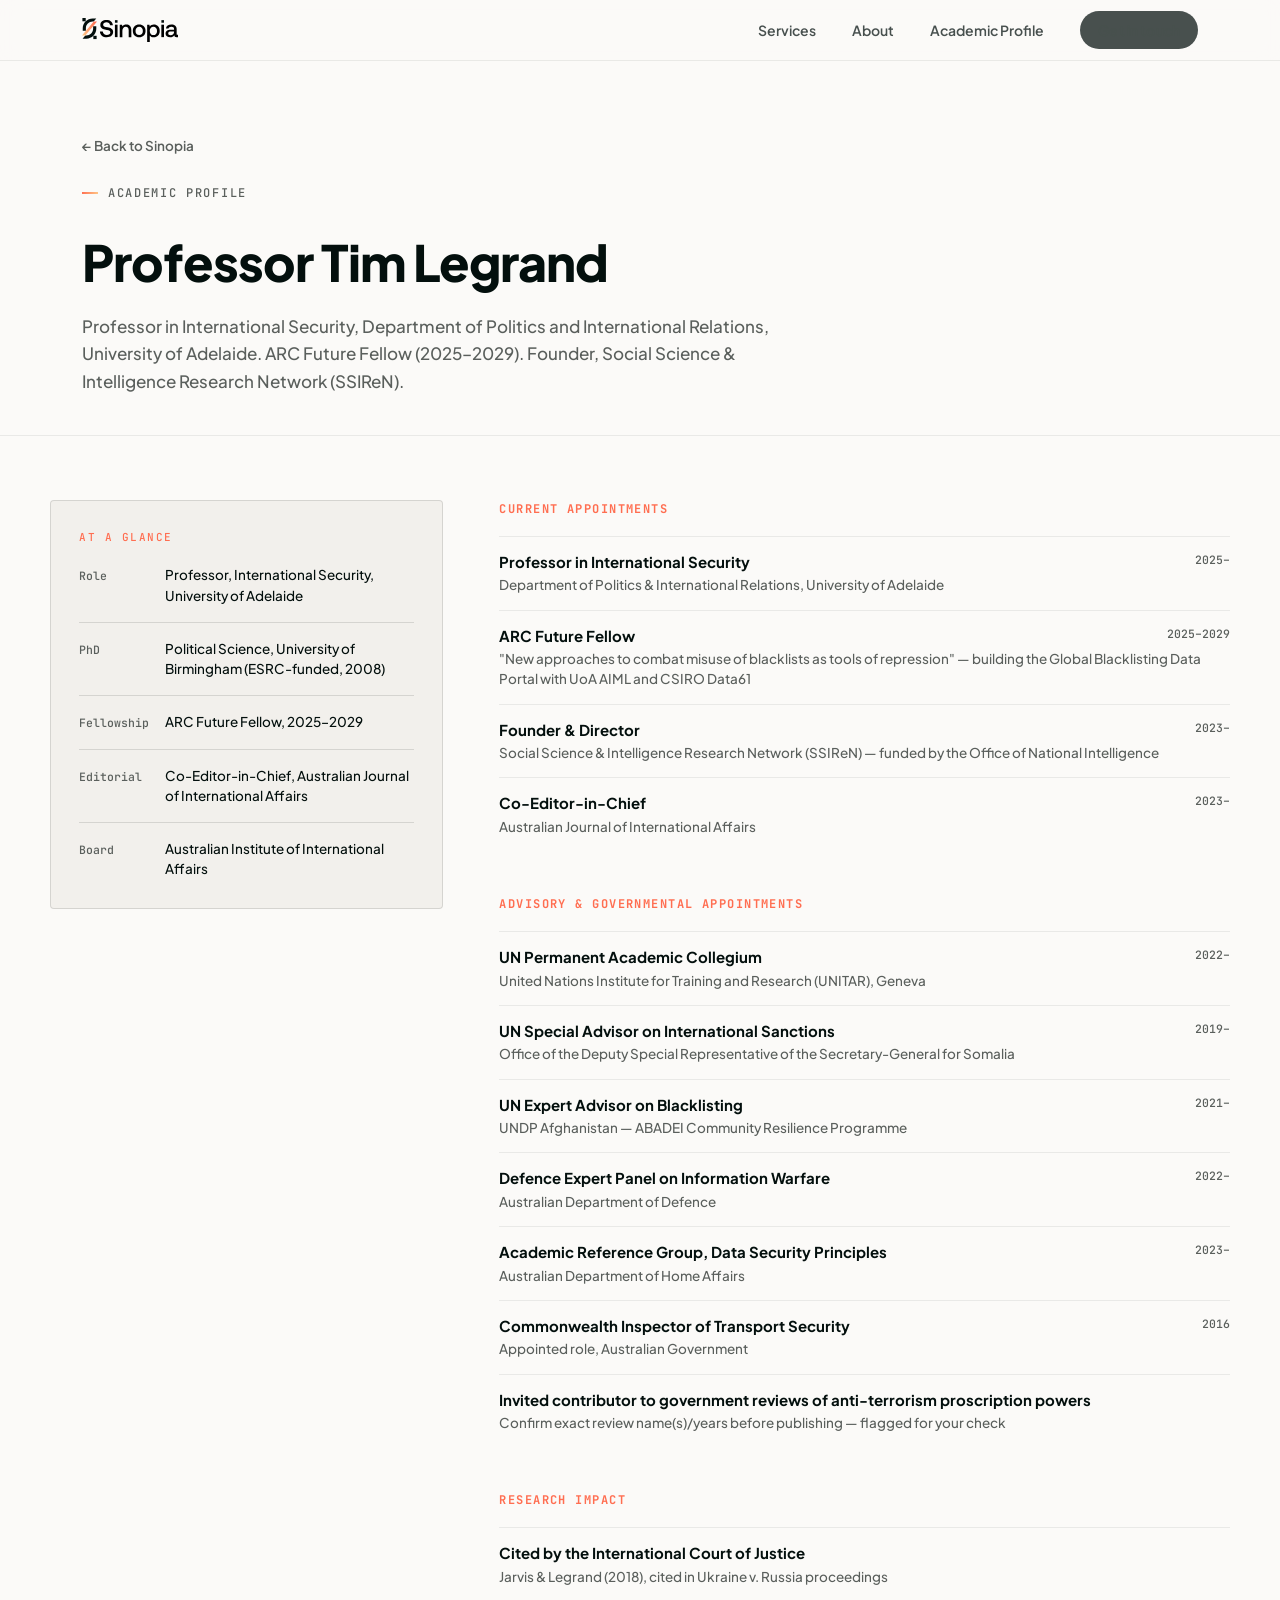
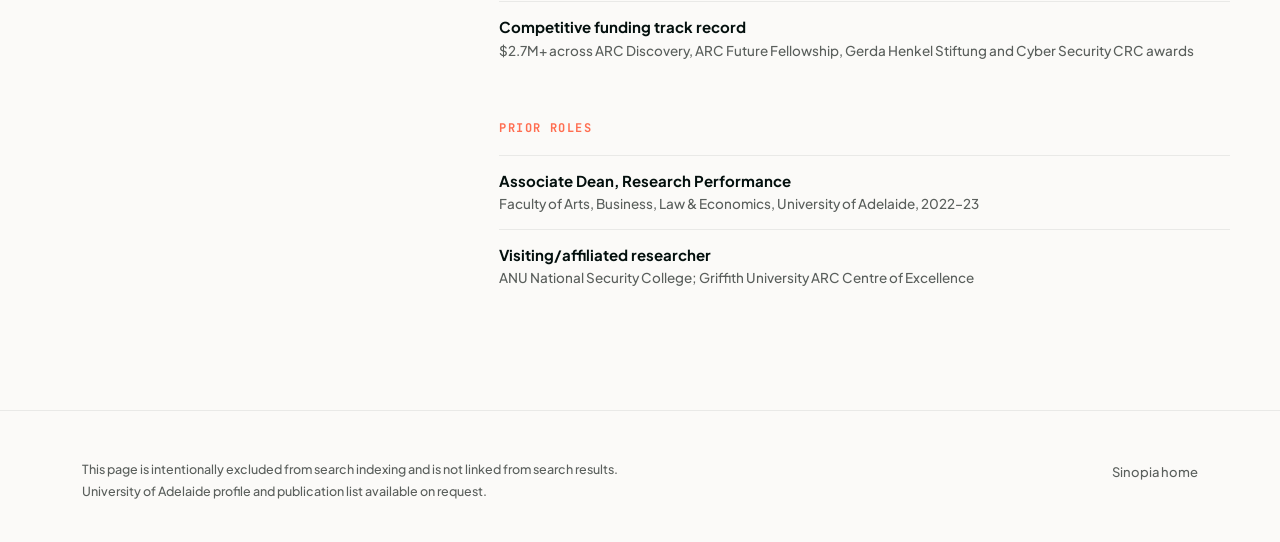
==== academic.html @ 49659afa "Initial site: multi-page Sinopia site with noindexed academic profile" ====
<!doctype html>
<html lang="en">
<head>
<meta charset="utf-8">
<meta name="viewport" content="width=device-width,initial-scale=1">
<meta name="robots" content="noindex, nofollow">
<title>Academic Profile — Sinopia Strategic Advisory</title>
<link rel="stylesheet" href="styles.css">
</head>
<body>

<header class="site-nav">
  <div class="nav-row">
    <a class="brand" href="index.html" aria-label="Sinopia Strategic Advisory">
      <img src="assets/Asset_3.svg" alt="Sinopia">
    </a>
    <nav>
      <ul class="nav-links">
        <li><a href="index.html#services">Services</a></li>
        <li><a href="index.html#about">About</a></li>
        <li><a href="academic.html">Academic Profile</a></li>
        <li><a href="index.html#contact" class="nav-cta">Get in touch</a></li>
      </ul>
    </nav>
  </div>
</header>

<section class="academic-hero">
  <div class="wrap">
    <a href="index.html" class="back-link">&larr; Back to Sinopia</a>
    <div class="eyebrow">Academic profile</div>
    <h1>Professor Tim Legrand</h1>
    <p class="role">Professor in International Security, Department of Politics and International Relations, University of Adelaide. ARC Future Fellow (2025–2029). Founder, Social Science &amp; Intelligence Research Network (SSIReN).</p>
  </div>
</section>

<div class="wrap ac-grid">
  <aside class="ac-side">
    <div class="dossier">
      <span class="dossier-label">At a glance</span>
      <dl>
        <dt>Role</dt><dd>Professor, International Security, University of Adelaide</dd>
        <hr>
        <dt>PhD</dt><dd>Political Science, University of Birmingham (ESRC-funded, 2008)</dd>
        <hr>
        <dt>Fellowship</dt><dd>ARC Future Fellow, 2025–2029</dd>
        <hr>
        <dt>Editorial</dt><dd>Co-Editor-in-Chief, Australian Journal of International Affairs</dd>
        <hr>
        <dt>Board</dt><dd>Australian Institute of International Affairs</dd>
      </dl>
    </div>
  </aside>

  <div>
    <div class="ac-block">
      <h2>Current appointments</h2>
      <div class="ac-item"><span class="yr">2025–</span><div class="role">Professor in International Security</div><div class="org">Department of Politics &amp; International Relations, University of Adelaide</div></div>
      <div class="ac-item"><span class="yr">2025–2029</span><div class="role">ARC Future Fellow</div><div class="org">"New approaches to combat misuse of blacklists as tools of repression" — building the Global Blacklisting Data Portal with UoA AIML and CSIRO Data61</div></div>
      <div class="ac-item"><span class="yr">2023–</span><div class="role">Founder &amp; Director</div><div class="org">Social Science &amp; Intelligence Research Network (SSIReN) — funded by the Office of National Intelligence</div></div>
      <div class="ac-item"><span class="yr">2023–</span><div class="role">Co-Editor-in-Chief</div><div class="org">Australian Journal of International Affairs</div></div>
    </div>

    <div class="ac-block">
      <h2>Advisory &amp; governmental appointments</h2>
      <div class="ac-item"><span class="yr">2022–</span><div class="role">UN Permanent Academic Collegium</div><div class="org">United Nations Institute for Training and Research (UNITAR), Geneva</div></div>
      <div class="ac-item"><span class="yr">2019–</span><div class="role">UN Special Advisor on International Sanctions</div><div class="org">Office of the Deputy Special Representative of the Secretary-General for Somalia</div></div>
      <div class="ac-item"><span class="yr">2021–</span><div class="role">UN Expert Advisor on Blacklisting</div><div class="org">UNDP Afghanistan — ABADEI Community Resilience Programme</div></div>
      <div class="ac-item"><span class="yr">2022–</span><div class="role">Defence Expert Panel on Information Warfare</div><div class="org">Australian Department of Defence</div></div>
      <div class="ac-item"><span class="yr">2023–</span><div class="role">Academic Reference Group, Data Security Principles</div><div class="org">Australian Department of Home Affairs</div></div>
      <div class="ac-item"><span class="yr">2016</span><div class="role">Commonwealth Inspector of Transport Security</div><div class="org">Appointed role, Australian Government</div></div>
      <div class="ac-item"><div class="role">Invited contributor to government reviews of anti-terrorism proscription powers</div><div class="org">Confirm exact review name(s)/years before publishing — flagged for your check</div></div>
    </div>

    <div class="ac-block">
      <h2>Research impact</h2>
      <div class="ac-item"><div class="role">Cited by the International Court of Justice</div><div class="org">Jarvis &amp; Legrand (2018), cited in Ukraine v. Russia proceedings</div></div>
      <div class="ac-item"><div class="role">Competitive funding track record</div><div class="org">$2.7M+ across ARC Discovery, ARC Future Fellowship, Gerda Henkel Stiftung and Cyber Security CRC awards</div></div>
    </div>

    <div class="ac-block">
      <h2>Prior roles</h2>
      <div class="ac-item"><div class="role">Associate Dean, Research Performance</div><div class="org">Faculty of Arts, Business, Law &amp; Economics, University of Adelaide, 2022–23</div></div>
      <div class="ac-item"><div class="role">Visiting/affiliated researcher</div><div class="org">ANU National Security College; Griffith University ARC Centre of Excellence</div></div>
    </div>
  </div>
</div>

<footer>
  <div class="wrap footer-row">
    <div class="footer-meta">
      This page is intentionally excluded from search indexing and is not linked from search results.<br>
      University of Adelaide profile and publication list available on request.
    </div>
    <ul class="footer-links">
      <li><a href="index.html">Sinopia home</a></li>
    </ul>
  </div>
</footer>

</body>
</html>
---- styles.css ----
@import url('https://fonts.googleapis.com/css2?family=Plus+Jakarta+Sans:ital,wght@0,400;0,500;0,600;0,700;0,800;1,500&family=JetBrains+Mono:wght@400;500;600&display=swap');

:root{
  --ink:#030f0d;
  --paper:#fbfaf8;
  --paper-2:#f2f0ec;
  --line: rgba(3,15,13,0.12);
  --line-soft: rgba(3,15,13,0.07);
  --mut:#5a5f5c;
  --navy:#29429B;
  --amber:#FCB247;
  --coral:#FF6E51;
  --peach:#FFC787;
  --grad: linear-gradient(115deg, var(--coral) 0%, var(--peach) 100%);
  --serif: "Plus Jakarta Sans", ui-sans-serif, -apple-system, sans-serif;
  --mono: "JetBrains Mono", ui-monospace, monospace;
  --maxw: 1180px;
}

*{box-sizing:border-box; margin:0; padding:0;}
html{scroll-behavior:smooth;}
body{
  background:var(--paper);
  color:var(--ink);
  font-family:var(--serif);
  font-weight:500;
  line-height:1.5;
  -webkit-font-smoothing:antialiased;
}
img{display:block; max-width:100%;}
a{color:inherit;}
.wrap{max-width:var(--maxw); margin:0 auto; padding:0 32px;}

/* ---------- Nav ---------- */
header.site-nav{
  position:sticky; top:0; z-index:50;
  background:rgba(251,250,248,0.86);
  backdrop-filter:blur(10px);
  border-bottom:1px solid var(--line-soft);
}
.nav-row{
  display:flex; align-items:center; justify-content:space-between;
  padding:18px 32px; max-width:var(--maxw); margin:0 auto;
}
.brand{display:flex; align-items:center; gap:10px; text-decoration:none;}
.brand img{height:24px; width:auto;}
.nav-links{display:flex; align-items:center; gap:36px; list-style:none;}
.nav-links a{
  text-decoration:none; font-size:14px; font-weight:600; color:var(--ink);
  opacity:0.72; transition:opacity .15s;
}
.nav-links a:hover{opacity:1;}
.nav-cta{
  font-size:13px; font-weight:700; padding:10px 18px; border-radius:100px;
  background:var(--ink); color:var(--paper); text-decoration:none;
  letter-spacing:.01em;
}
@media (max-width:760px){
  .nav-links{display:none;}
}

/* ---------- Eyebrow / labels ---------- */
.eyebrow{
  font-family:var(--mono); font-size:12px; letter-spacing:.14em; text-transform:uppercase;
  color:var(--mut); display:flex; align-items:center; gap:10px; margin-bottom:18px;
}
.eyebrow::before{
  content:""; width:16px; height:2px; background:var(--grad); display:inline-block;
}

/* ---------- Hero ---------- */
.hero{
  padding:88px 0 64px;
  position:relative;
  overflow:hidden;
}
.hero-grid{
  display:grid; grid-template-columns:1.15fr 0.85fr; gap:64px; align-items:center;
}
.hero h1{
  font-size:clamp(38px,5.2vw,64px);
  line-height:1.04;
  letter-spacing:-0.02em;
  font-weight:800;
}
.hero h1 .accent{
  background:var(--grad);
  -webkit-background-clip:text; background-clip:text; color:transparent;
}
.hero p.lede{
  margin-top:24px; font-size:18px; line-height:1.6; color:var(--mut); max-width:46ch;
  font-weight:500;
}
.hero-actions{display:flex; gap:14px; margin-top:34px; flex-wrap:wrap;}
.btn{
  display:inline-flex; align-items:center; gap:8px;
  font-size:14px; font-weight:700; text-decoration:none;
  padding:14px 24px; border-radius:100px;
}
.btn-primary{background:var(--ink); color:var(--paper);}
.btn-ghost{border:1.5px solid var(--line); color:var(--ink);}
.btn-primary:hover{opacity:.88;}
.btn-ghost:hover{border-color:var(--ink);}

.hero-mark{
  position:relative; aspect-ratio:206/290; max-width:280px; margin-left:auto;
}
.hero-mark svg, .hero-mark img{width:100%; height:100%;}
.hero-mark .slash-glow{
  position:absolute; inset:-30%;
  background:radial-gradient(closest-side, rgba(255,110,81,0.16), transparent 70%);
  z-index:-1;
}
@media (max-width:860px){
  .hero-grid{grid-template-columns:1fr; gap:40px;}
  .hero-mark{margin:0 auto; max-width:170px;}
}

/* ---------- Credentials marquee ---------- */
.marquee{
  border-top:1px solid var(--line-soft); border-bottom:1px solid var(--line-soft);
  background:var(--paper-2);
  overflow:hidden; padding:16px 0;
}
.marquee-track{
  display:flex; gap:56px; white-space:nowrap;
  animation:scroll 34s linear infinite;
  width:max-content;
}
.marquee-track span{
  font-family:var(--mono); font-size:12.5px; letter-spacing:.06em;
  color:var(--mut); display:inline-flex; align-items:center; gap:10px;
}
.marquee-track span::before{content:"◆"; color:var(--coral); font-size:8px;}
@keyframes scroll{ from{transform:translateX(0);} to{transform:translateX(-50%);} }
@media (prefers-reduced-motion: reduce){ .marquee-track{animation:none;} }

/* ---------- Section shell ---------- */
section{padding:96px 0;}
.section-head{max-width:640px; margin-bottom:56px;}
.section-head h2{
  font-size:clamp(28px,3.4vw,40px); font-weight:800; letter-spacing:-0.015em; line-height:1.1;
}
.section-head p{margin-top:16px; color:var(--mut); font-size:16.5px; line-height:1.6;}

/* ---------- Services ---------- */
.services-grid{
  display:grid; grid-template-columns:repeat(4,1fr); gap:1px;
  background:var(--line); border:1px solid var(--line);
}
.service-card{
  background:var(--paper); padding:32px 26px; position:relative;
  transition:background .18s;
}
.service-card:hover{background:var(--paper-2);}
.service-code{
  font-family:var(--mono); font-size:12px; letter-spacing:.1em; font-weight:600;
  color:var(--coral); margin-bottom:22px; display:block;
}
.service-card h3{font-size:18px; font-weight:700; margin-bottom:10px; letter-spacing:-0.01em;}
.service-card p{font-size:14px; color:var(--mut); line-height:1.55;}
@media (max-width:900px){ .services-grid{grid-template-columns:1fr 1fr;} }
@media (max-width:560px){ .services-grid{grid-template-columns:1fr;} }

/* ---------- About / dossier ---------- */
.about{background:var(--ink); color:var(--paper);}
.about .section-head p{color:rgba(251,250,248,0.68);}
.about-grid{display:grid; grid-template-columns:1.2fr 0.8fr; gap:64px;}
.about-body p{color:rgba(251,250,248,0.82); font-size:16px; line-height:1.7; margin-bottom:18px; max-width:56ch;}
.dossier{
  border:1px solid rgba(251,250,248,0.16); border-radius:4px; padding:28px;
  background:rgba(251,250,248,0.03);
}
.dossier-label{
  font-family:var(--mono); font-size:11px; letter-spacing:.14em; text-transform:uppercase;
  color:var(--peach); margin-bottom:20px; display:block;
}
.dossier dl{display:grid; grid-template-columns:auto 1fr; gap:10px 16px; font-size:13.5px;}
.dossier dt{color:rgba(251,250,248,0.5); font-family:var(--mono); font-size:11.5px; padding-top:2px;}
.dossier dd{color:rgba(251,250,248,0.92); font-weight:500;}
.dossier hr{border:0; border-top:1px solid rgba(251,250,248,0.12); grid-column:1/-1; margin:6px 0;}
@media (max-width:860px){ .about-grid{grid-template-columns:1fr; gap:36px;} }

/* ---------- Contact ---------- */
.contact-band{
  background:var(--grad); padding:80px 0; text-align:center;
}
.contact-band h2{font-size:clamp(28px,4vw,42px); font-weight:800; color:var(--ink); letter-spacing:-0.02em;}
.contact-band p{margin-top:14px; color:rgba(3,15,13,0.72); font-size:16px;}
.contact-band .btn{margin-top:30px; background:var(--ink); color:var(--paper);}

/* ---------- Footer ---------- */
footer{padding:48px 0 40px; border-top:1px solid var(--line-soft);}
.footer-row{display:flex; justify-content:space-between; align-items:flex-start; flex-wrap:wrap; gap:24px;}
.footer-row img{height:19px;}
.footer-meta{font-size:12.5px; color:var(--mut); line-height:1.7;}
.footer-links{display:flex; gap:22px; list-style:none;}
.footer-links a{font-size:13px; color:var(--mut); text-decoration:none;}
.footer-links a:hover{color:var(--ink);}

/* ---------- Academic page ---------- */
.academic-hero{padding:72px 0 40px; border-bottom:1px solid var(--line-soft);}
.academic-hero .eyebrow{margin-bottom:22px;}
.academic-hero h1{font-size:clamp(32px,4.4vw,50px); font-weight:800; letter-spacing:-0.02em;}
.academic-hero .role{margin-top:14px; font-size:17px; color:var(--mut); max-width:60ch; line-height:1.6;}
.back-link{
  display:inline-flex; align-items:center; gap:8px; font-size:13.5px; font-weight:600;
  text-decoration:none; color:var(--mut); margin-bottom:28px;
}
.back-link:hover{color:var(--ink);}
.ac-grid{display:grid; grid-template-columns:0.7fr 1.3fr; gap:56px; padding:64px 0;}
.ac-block{margin-bottom:44px;}
.ac-block h2{
  font-family:var(--mono); font-size:12px; letter-spacing:.12em; text-transform:uppercase;
  color:var(--coral); margin-bottom:18px;
}
.ac-item{padding:14px 0; border-top:1px solid var(--line-soft);}
.ac-item:first-child{border-top:none;}
.ac-item .role{font-weight:700; font-size:15px;}
.ac-item .org{color:var(--mut); font-size:13.5px; margin-top:2px;}
.ac-item .yr{font-family:var(--mono); font-size:11.5px; color:var(--mut); float:right;}
.ac-side{position:sticky; top:100px; align-self:start;}
.ac-side .dossier{background:var(--paper-2); border-color:var(--line);}
.ac-side .dossier-label{color:var(--coral);}
.ac-side dt{color:var(--mut);}
.ac-side dd{color:var(--ink);}
.ac-side .dossier hr{border-top-color:var(--line);}
@media (max-width:900px){
  .ac-grid{grid-template-columns:1fr; gap:0;}
  .ac-side{position:static; margin-bottom:40px;}
}
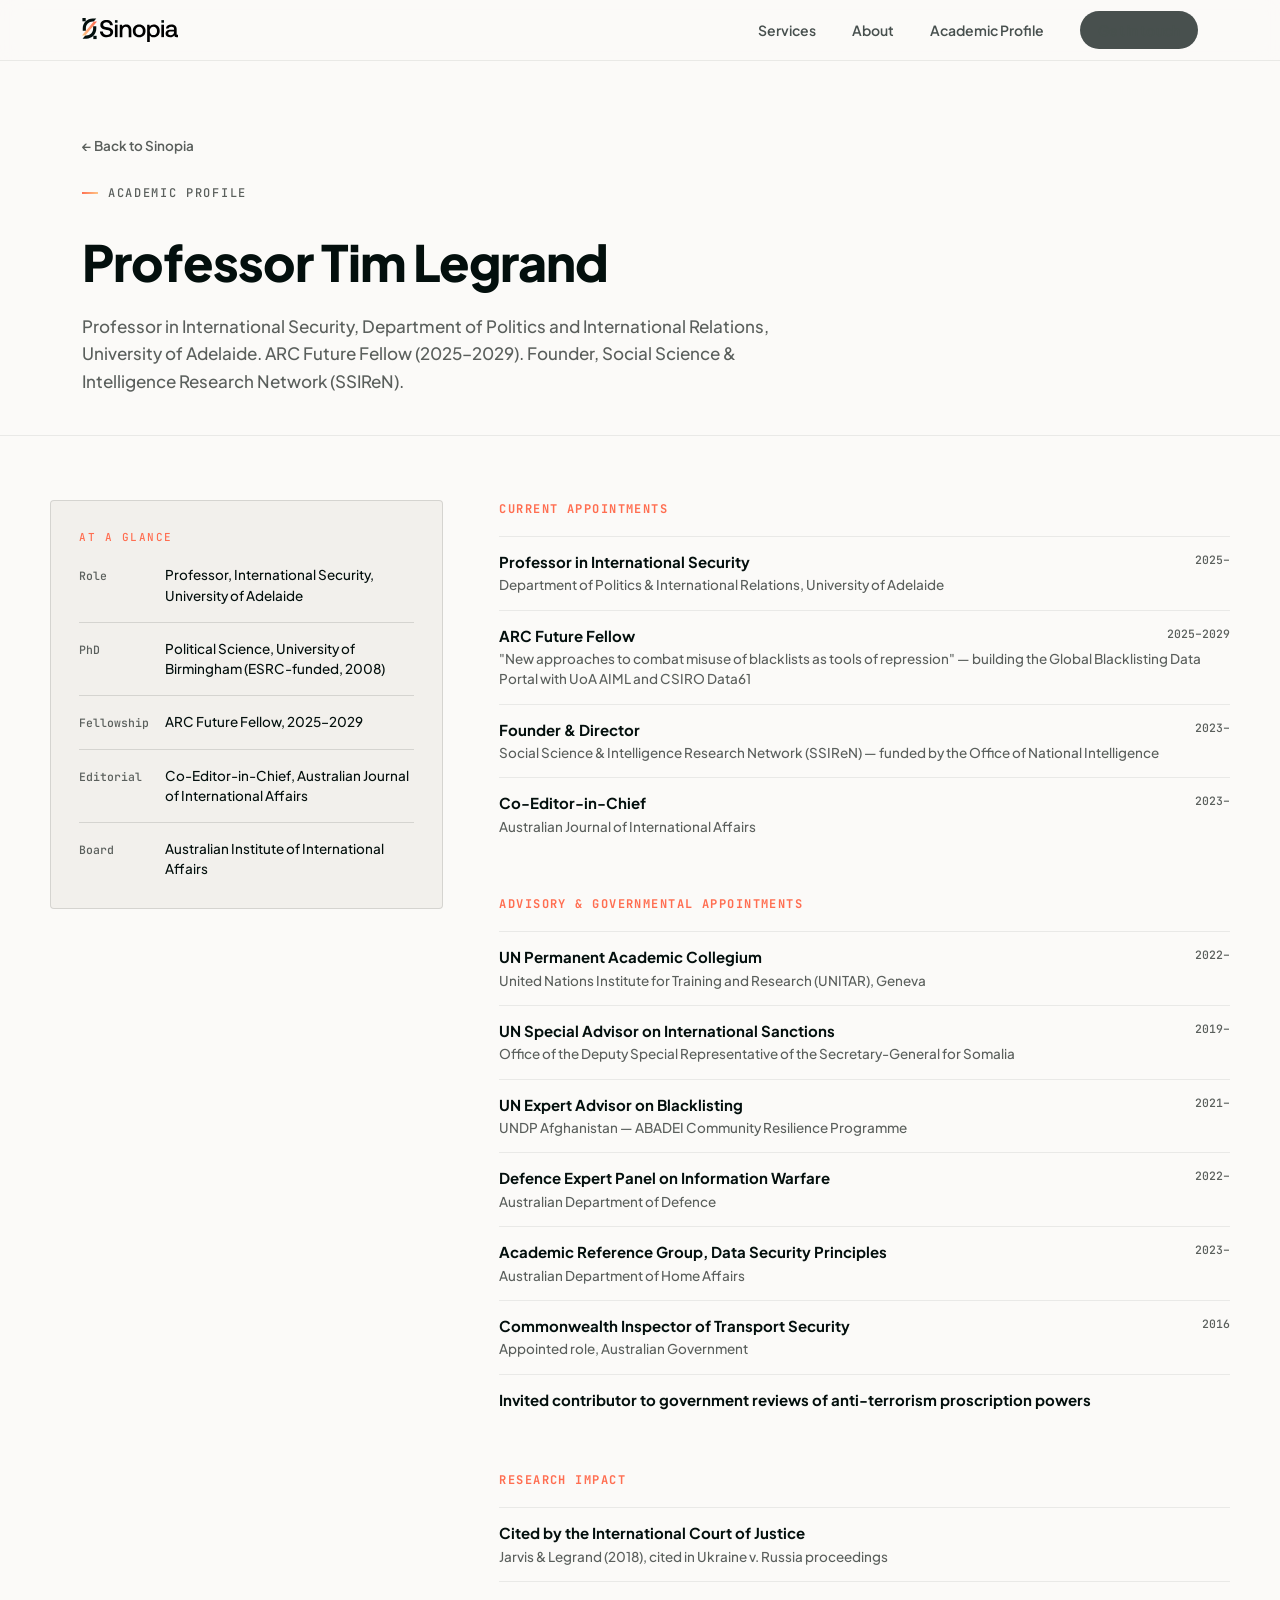
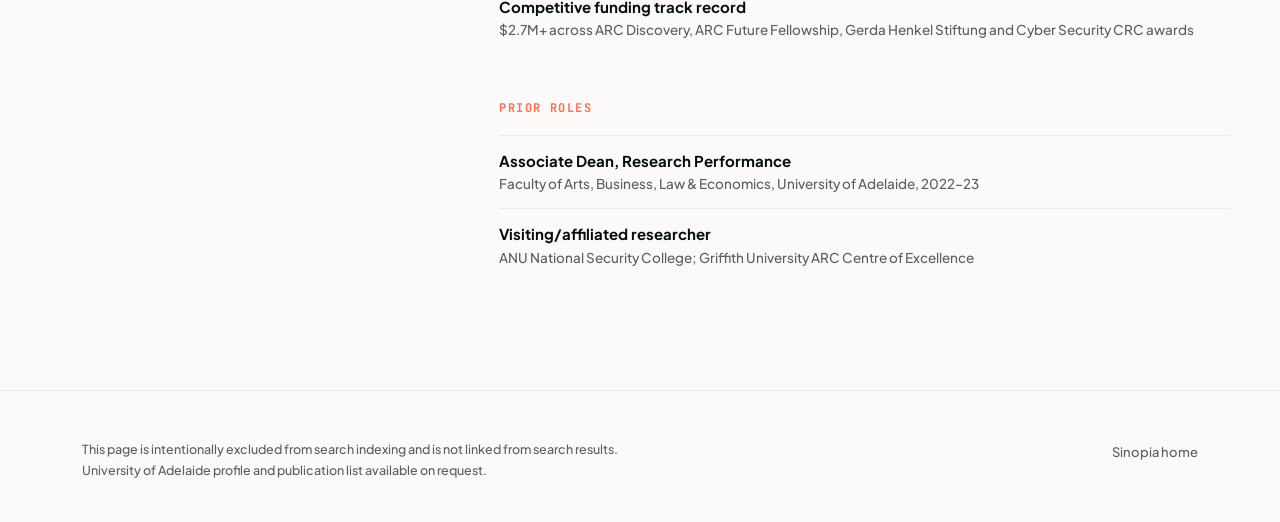
==== commit 3123cbab: "Update academic.html" ====
--- a/academic.html
+++ b/academic.html
@@ -69,7 +69,7 @@
       <div class="ac-item"><span class="yr">2022–</span><div class="role">Defence Expert Panel on Information Warfare</div><div class="org">Australian Department of Defence</div></div>
       <div class="ac-item"><span class="yr">2023–</span><div class="role">Academic Reference Group, Data Security Principles</div><div class="org">Australian Department of Home Affairs</div></div>
       <div class="ac-item"><span class="yr">2016</span><div class="role">Commonwealth Inspector of Transport Security</div><div class="org">Appointed role, Australian Government</div></div>
-      <div class="ac-item"><div class="role">Invited contributor to government reviews of anti-terrorism proscription powers</div><div class="org">Confirm exact review name(s)/years before publishing — flagged for your check</div></div>
+      <div class="ac-item"><div class="role">Invited contributor to government reviews of anti-terrorism proscription powers</div><div class="org"></div></div>
     </div>
 
     <div class="ac-block">
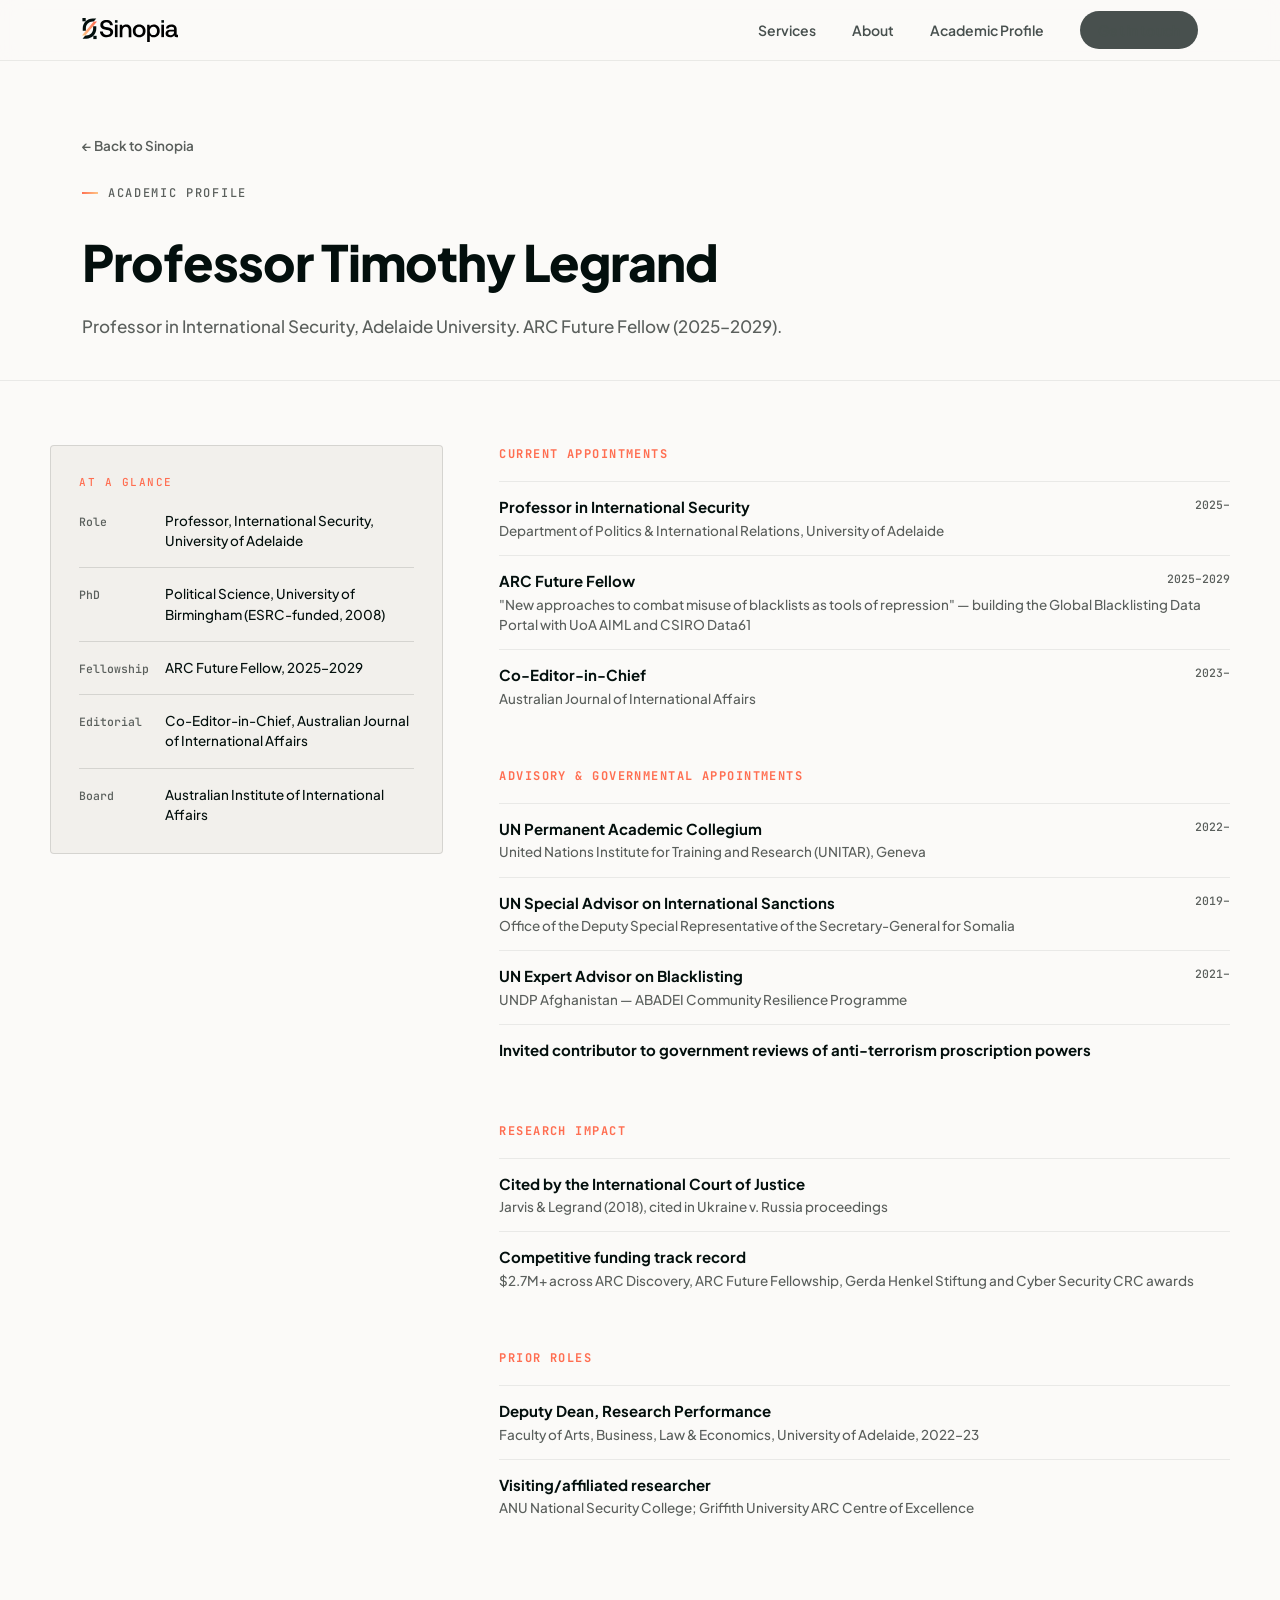
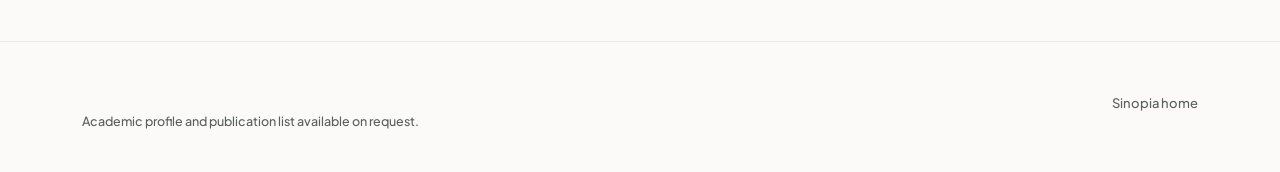
==== commit 158f4277: "Update academic.html" ====
--- a/academic.html
+++ b/academic.html
@@ -29,8 +29,8 @@
   <div class="wrap">
     <a href="index.html" class="back-link">&larr; Back to Sinopia</a>
     <div class="eyebrow">Academic profile</div>
-    <h1>Professor Tim Legrand</h1>
-    <p class="role">Professor in International Security, Department of Politics and International Relations, University of Adelaide. ARC Future Fellow (2025–2029). Founder, Social Science &amp; Intelligence Research Network (SSIReN).</p>
+    <h1>Professor Timothy Legrand</h1>
+    <p class="role">Professor in International Security, Adelaide University. ARC Future Fellow (2025–2029).</p>
   </div>
 </section>
 
@@ -57,7 +57,6 @@
       <h2>Current appointments</h2>
       <div class="ac-item"><span class="yr">2025–</span><div class="role">Professor in International Security</div><div class="org">Department of Politics &amp; International Relations, University of Adelaide</div></div>
       <div class="ac-item"><span class="yr">2025–2029</span><div class="role">ARC Future Fellow</div><div class="org">"New approaches to combat misuse of blacklists as tools of repression" — building the Global Blacklisting Data Portal with UoA AIML and CSIRO Data61</div></div>
-      <div class="ac-item"><span class="yr">2023–</span><div class="role">Founder &amp; Director</div><div class="org">Social Science &amp; Intelligence Research Network (SSIReN) — funded by the Office of National Intelligence</div></div>
       <div class="ac-item"><span class="yr">2023–</span><div class="role">Co-Editor-in-Chief</div><div class="org">Australian Journal of International Affairs</div></div>
     </div>
 
@@ -66,9 +65,6 @@
       <div class="ac-item"><span class="yr">2022–</span><div class="role">UN Permanent Academic Collegium</div><div class="org">United Nations Institute for Training and Research (UNITAR), Geneva</div></div>
       <div class="ac-item"><span class="yr">2019–</span><div class="role">UN Special Advisor on International Sanctions</div><div class="org">Office of the Deputy Special Representative of the Secretary-General for Somalia</div></div>
       <div class="ac-item"><span class="yr">2021–</span><div class="role">UN Expert Advisor on Blacklisting</div><div class="org">UNDP Afghanistan — ABADEI Community Resilience Programme</div></div>
-      <div class="ac-item"><span class="yr">2022–</span><div class="role">Defence Expert Panel on Information Warfare</div><div class="org">Australian Department of Defence</div></div>
-      <div class="ac-item"><span class="yr">2023–</span><div class="role">Academic Reference Group, Data Security Principles</div><div class="org">Australian Department of Home Affairs</div></div>
-      <div class="ac-item"><span class="yr">2016</span><div class="role">Commonwealth Inspector of Transport Security</div><div class="org">Appointed role, Australian Government</div></div>
       <div class="ac-item"><div class="role">Invited contributor to government reviews of anti-terrorism proscription powers</div><div class="org"></div></div>
     </div>
 
@@ -80,7 +76,7 @@
 
     <div class="ac-block">
       <h2>Prior roles</h2>
-      <div class="ac-item"><div class="role">Associate Dean, Research Performance</div><div class="org">Faculty of Arts, Business, Law &amp; Economics, University of Adelaide, 2022–23</div></div>
+      <div class="ac-item"><div class="role">Deputy Dean, Research Performance</div><div class="org">Faculty of Arts, Business, Law &amp; Economics, University of Adelaide, 2022–23</div></div>
       <div class="ac-item"><div class="role">Visiting/affiliated researcher</div><div class="org">ANU National Security College; Griffith University ARC Centre of Excellence</div></div>
     </div>
   </div>
@@ -89,8 +85,8 @@
 <footer>
   <div class="wrap footer-row">
     <div class="footer-meta">
-      This page is intentionally excluded from search indexing and is not linked from search results.<br>
-      University of Adelaide profile and publication list available on request.
+      <br>
+      Academic profile and publication list available on request.
     </div>
     <ul class="footer-links">
       <li><a href="index.html">Sinopia home</a></li>
